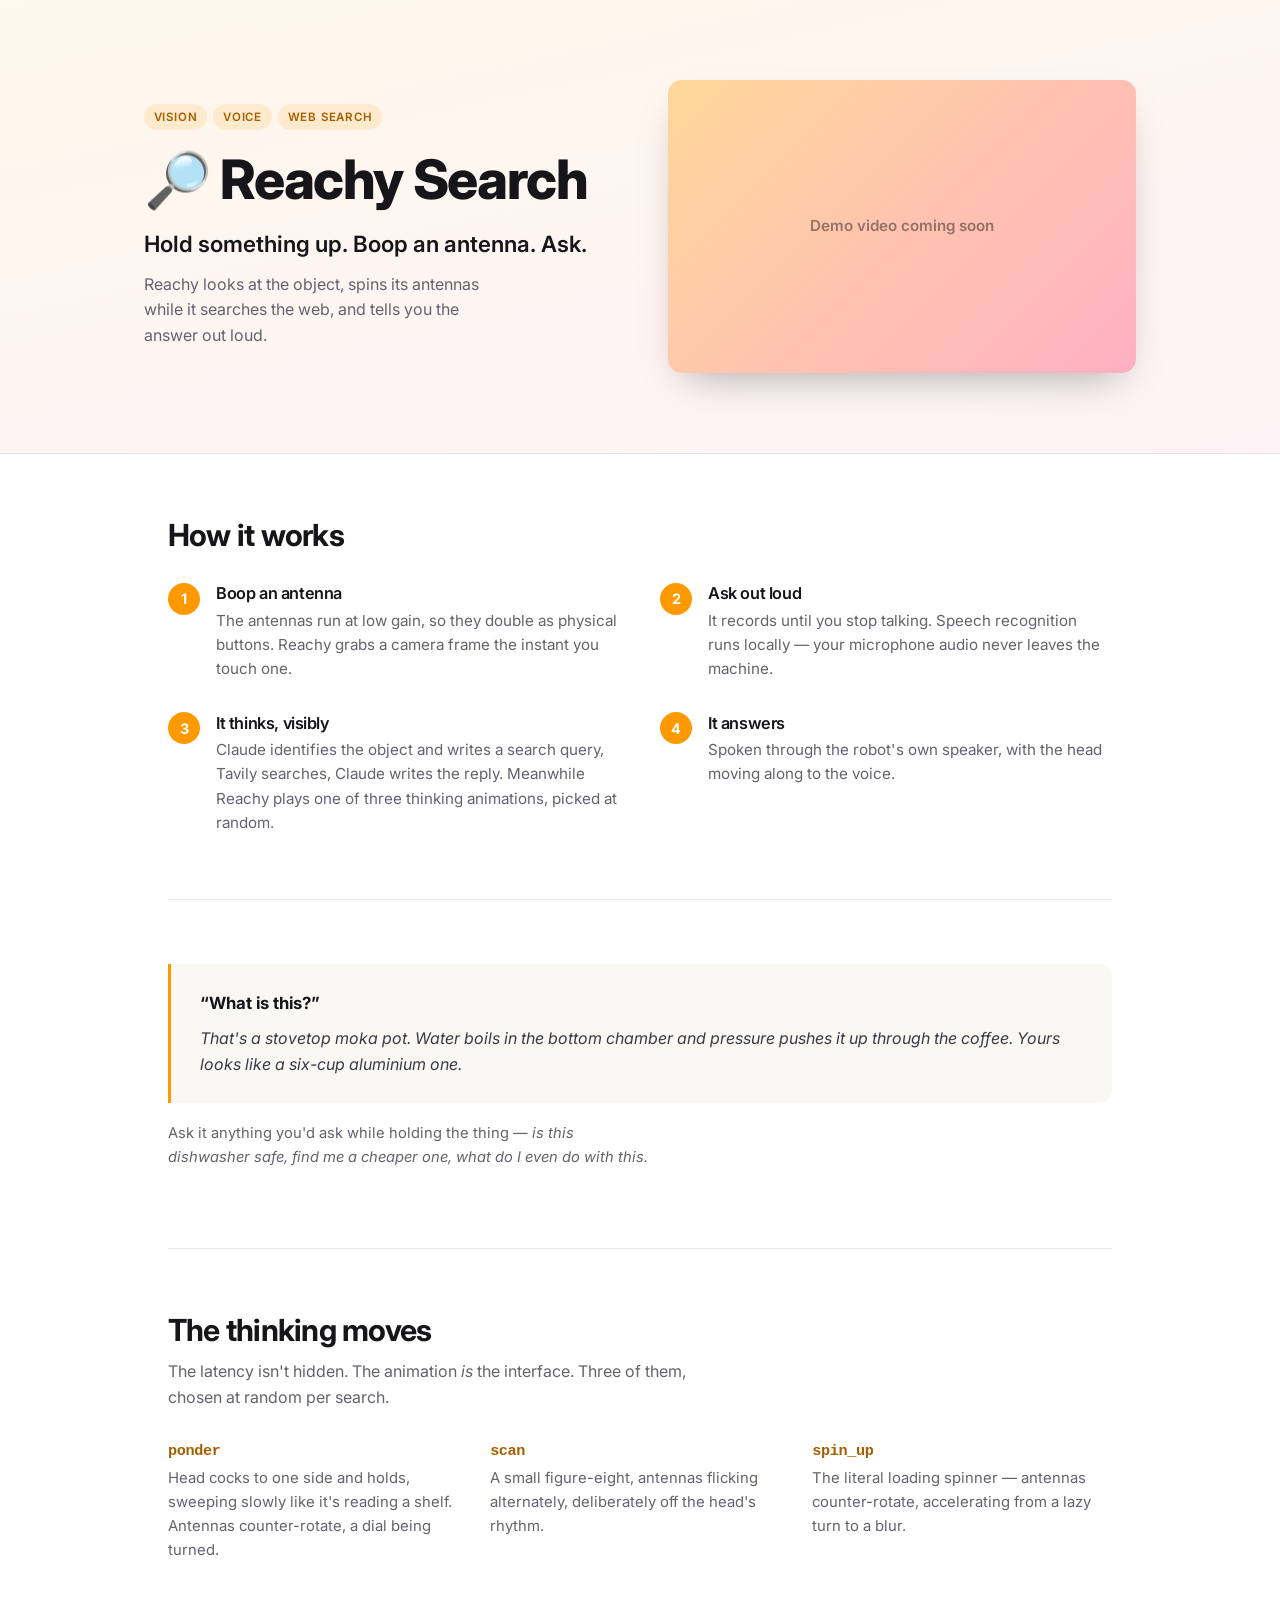
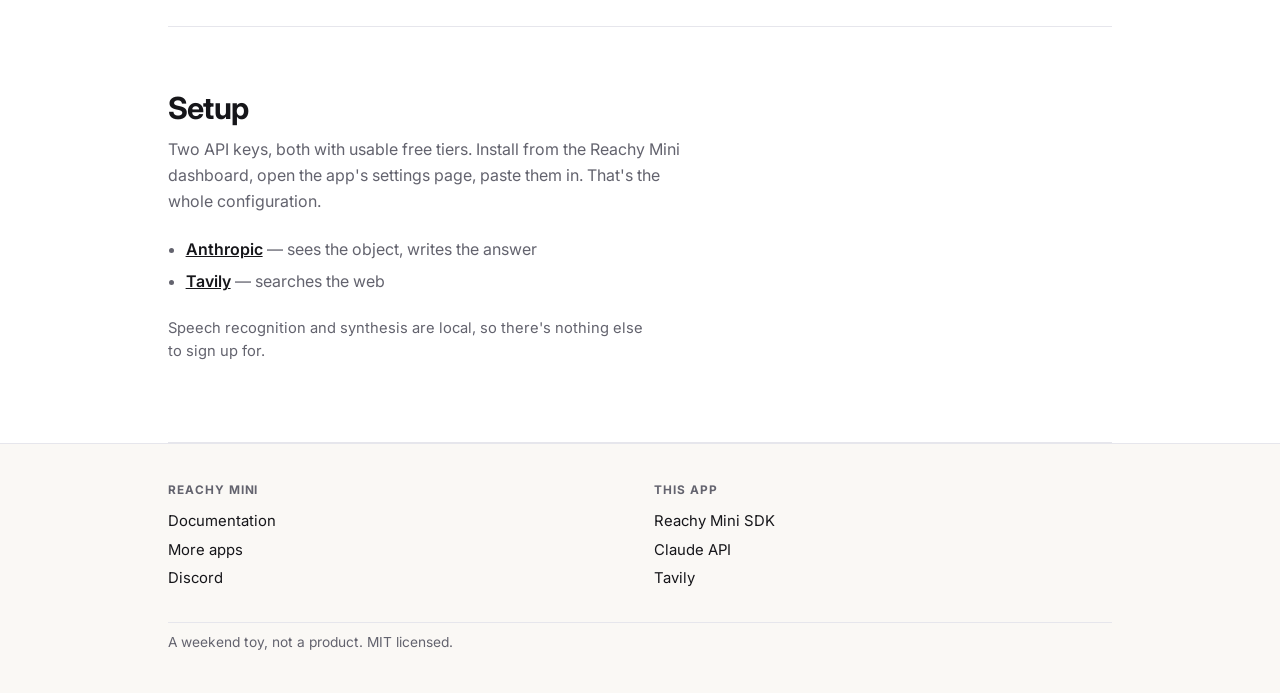
==== index.html @ 72d7a576 "Reachy Search: voice + vision web search for Reachy Mini Say 'hey Reachy', hold something up, ask. A" ====
<!doctype html>
<html lang="en">
  <head>
    <meta charset="utf-8" />
    <meta name="viewport" content="width=device-width, initial-scale=1" />
    <title>Reachy Search</title>
    <link rel="preconnect" href="https://fonts.googleapis.com" />
    <link rel="preconnect" href="https://fonts.gstatic.com" crossorigin />
    <link href="https://fonts.googleapis.com/css2?family=Inter:wght@400;500;600;800&display=swap" rel="stylesheet" />
    <link rel="stylesheet" href="style.css" />
  </head>
  <body>
    <header class="hero">
      <div class="hero__inner">
        <div class="hero__copy">
          <p class="tags"><span>vision</span><span>voice</span><span>web search</span></p>
          <h1>🔎 Reachy&nbsp;Search</h1>
          <p class="tagline">
            Hold something up. Boop an antenna. Ask.
          </p>
          <p class="sub">
            Reachy looks at the object, spins its antennas while it searches the
            web, and tells you the answer out loud.
          </p>
        </div>

        <figure class="media">
          <span class="media__fallback">Demo video coming soon</span>
          <video autoplay loop muted playsinline>
            <source src="reachy_search/assets/demo.mp4" type="video/mp4" />
          </video>
        </figure>
      </div>
    </header>

    <main>
      <section class="panel">
        <h2>How it works</h2>
        <ol class="steps">
          <li>
            <h3>Boop an antenna</h3>
            <p>
              The antennas run at low gain, so they double as physical buttons.
              Reachy grabs a camera frame the instant you touch one.
            </p>
          </li>
          <li>
            <h3>Ask out loud</h3>
            <p>
              It records until you stop talking. Speech recognition runs locally
              — your microphone audio never leaves the machine.
            </p>
          </li>
          <li>
            <h3>It thinks, visibly</h3>
            <p>
              Claude identifies the object and writes a search query, Tavily
              searches, Claude writes the reply. Meanwhile Reachy plays one of
              three thinking animations, picked at random.
            </p>
          </li>
          <li>
            <h3>It answers</h3>
            <p>
              Spoken through the robot's own speaker, with the head moving along
              to the voice.
            </p>
          </li>
        </ol>
      </section>

      <section class="panel panel--quote">
        <blockquote>
          <p class="ask">“What is this?”</p>
          <p class="reply">
            That's a stovetop moka pot. Water boils in the bottom chamber and
            pressure pushes it up through the coffee. Yours looks like a
            six-cup aluminium one.
          </p>
        </blockquote>
        <p class="note">
          Ask it anything you'd ask while holding the thing — <em>is this
          dishwasher safe, find me a cheaper one, what do I even do with this.</em>
        </p>
      </section>

      <section class="panel">
        <h2>The thinking moves</h2>
        <p class="lede">
          The latency isn't hidden. The animation <em>is</em> the interface.
          Three of them, chosen at random per search.
        </p>
        <div class="moves">
          <div>
            <h3>ponder</h3>
            <p>Head cocks to one side and holds, sweeping slowly like it's reading a shelf. Antennas counter-rotate, a dial being turned.</p>
          </div>
          <div>
            <h3>scan</h3>
            <p>A small figure-eight, antennas flicking alternately, deliberately off the head's rhythm.</p>
          </div>
          <div>
            <h3>spin_up</h3>
            <p>The literal loading spinner — antennas counter-rotate, accelerating from a lazy turn to a blur.</p>
          </div>
        </div>
      </section>

      <section class="panel">
        <h2>Setup</h2>
        <p class="lede">
          Two API keys, both with usable free tiers. Install from the Reachy Mini
          dashboard, open the app's settings page, paste them in. That's the
          whole configuration.
        </p>
        <ul class="keys">
          <li><a href="https://console.anthropic.com/settings/keys">Anthropic</a> — sees the object, writes the answer</li>
          <li><a href="https://app.tavily.com/home">Tavily</a> — searches the web</li>
        </ul>
        <p class="note">
          Speech recognition and synthesis are local, so there's nothing else to
          sign up for.
        </p>
      </section>
    </main>

    <footer>
      <div class="footer__inner">
        <div>
          <h4>Reachy Mini</h4>
          <a href="https://huggingface.co/docs/reachy_mini">Documentation</a>
          <a href="https://huggingface.co/spaces?q=reachy_mini">More apps</a>
          <a href="https://discord.gg/Y7FgMqHsub">Discord</a>
        </div>
        <div>
          <h4>This app</h4>
          <a href="https://github.com/pollen-robotics/reachy_mini">Reachy Mini SDK</a>
          <a href="https://docs.anthropic.com">Claude API</a>
          <a href="https://tavily.com">Tavily</a>
        </div>
        <p class="colophon">A weekend toy, not a product. MIT licensed.</p>
      </div>
    </footer>
  </body>
</html>
---- style.css ----
:root {
  --orange: #ff9900;
  --ink: #16161a;
  --muted: #63636e;
  --line: #e6e6ec;
  --bg: #ffffff;
  --soft: #faf8f5;
  --radius: 14px;
}

* { box-sizing: border-box; }

body {
  margin: 0;
  background: var(--bg);
  color: var(--ink);
  font-family: Inter, -apple-system, BlinkMacSystemFont, "Segoe UI", sans-serif;
  line-height: 1.6;
  -webkit-font-smoothing: antialiased;
}

h1, h2, h3, h4 { letter-spacing: -0.025em; line-height: 1.15; margin: 0; }
a { color: inherit; }

/* ---------- hero ---------- */

.hero {
  background: linear-gradient(168deg, #fff8ec 0%, #fdf3f6 100%);
  border-bottom: 1px solid var(--line);
  padding: clamp(2.5rem, 7vw, 5rem) 1.5rem;
}

.hero__inner {
  max-width: 62rem;
  margin: 0 auto;
  display: grid;
  grid-template-columns: 1fr;
  gap: clamp(2rem, 5vw, 3.5rem);
  align-items: center;
}

@media (min-width: 820px) {
  .hero__inner { grid-template-columns: 1fr 1fr; }
}

.tags { display: flex; flex-wrap: wrap; gap: 0.4rem; margin: 0 0 1.1rem; }
.tags span {
  font-size: 0.72rem;
  font-weight: 600;
  text-transform: uppercase;
  letter-spacing: 0.07em;
  padding: 0.25rem 0.6rem;
  border-radius: 999px;
  background: rgba(255, 153, 0, 0.14);
  color: #a55f00;
}

h1 { font-size: clamp(2.4rem, 7vw, 3.4rem); font-weight: 800; }

.tagline {
  font-size: clamp(1.15rem, 2.6vw, 1.4rem);
  font-weight: 600;
  margin: 1rem 0 0.6rem;
}

.sub { color: var(--muted); margin: 0; max-width: 34ch; }

.media {
  position: relative;
  margin: 0;
  aspect-ratio: 16 / 10;
  border-radius: var(--radius);
  overflow: hidden;
  background: linear-gradient(135deg, #ffd79a, #ffb0c4);
  box-shadow: 0 18px 40px -18px rgba(0, 0, 0, 0.35);
  display: grid;
  place-items: center;
}

.media__fallback {
  font-weight: 600;
  color: rgba(0, 0, 0, 0.42);
  font-size: 0.95rem;
}

.media video {
  position: absolute;
  inset: 0;
  width: 100%;
  height: 100%;
  object-fit: cover;
}

/* ---------- content ---------- */

main { max-width: 62rem; margin: 0 auto; padding: 0 1.5rem; }

.panel { padding: clamp(2.5rem, 6vw, 4rem) 0; border-bottom: 1px solid var(--line); }
.panel h2 { font-size: clamp(1.5rem, 3.4vw, 1.9rem); font-weight: 700; }
.lede { color: var(--muted); max-width: 52ch; margin: 0.7rem 0 0; }
.note { color: var(--muted); font-size: 0.92rem; max-width: 54ch; }

.steps {
  list-style: none;
  counter-reset: step;
  padding: 0;
  margin: 2rem 0 0;
  display: grid;
  gap: 1.6rem;
}

@media (min-width: 720px) {
  .steps { grid-template-columns: 1fr 1fr; gap: 2rem 2.5rem; }
}

.steps li { counter-increment: step; padding-left: 3rem; position: relative; }
.steps li::before {
  content: counter(step);
  position: absolute;
  left: 0;
  top: -0.1rem;
  width: 2rem;
  height: 2rem;
  border-radius: 50%;
  background: var(--orange);
  color: #fff;
  font-weight: 700;
  font-size: 0.9rem;
  display: grid;
  place-items: center;
}
.steps h3 { font-size: 1.02rem; font-weight: 600; }
.steps p { color: var(--muted); margin: 0.35rem 0 0; font-size: 0.95rem; }

.panel--quote blockquote {
  margin: 0;
  padding: 1.6rem 1.8rem;
  background: var(--soft);
  border-left: 3px solid var(--orange);
  border-radius: 0 var(--radius) var(--radius) 0;
}
.ask { font-weight: 700; margin: 0 0 0.6rem; font-size: 1.05rem; }
.reply { margin: 0; color: #3a3a44; font-style: italic; }
.panel--quote .note { margin-top: 1.2rem; }

.moves { display: grid; gap: 1.4rem; margin-top: 2rem; }
@media (min-width: 720px) { .moves { grid-template-columns: repeat(3, 1fr); } }
.moves h3 {
  font-family: ui-monospace, SFMono-Regular, Menlo, monospace;
  font-size: 0.95rem;
  color: #a55f00;
}
.moves p { color: var(--muted); font-size: 0.93rem; margin: 0.45rem 0 0; }

.keys { padding-left: 1.1rem; margin: 1.4rem 0; }
.keys li { margin-bottom: 0.4rem; color: var(--muted); }
.keys a { color: var(--ink); font-weight: 600; }

/* ---------- footer ---------- */

footer { background: var(--soft); border-top: 1px solid var(--line); }
.footer__inner {
  max-width: 62rem;
  margin: 0 auto;
  padding: 2.5rem 1.5rem;
  display: grid;
  gap: 1.8rem;
}
@media (min-width: 640px) {
  .footer__inner { grid-template-columns: 1fr 1fr; }
  .colophon { grid-column: 1 / -1; }
}
footer h4 {
  font-size: 0.74rem;
  text-transform: uppercase;
  letter-spacing: 0.08em;
  color: var(--muted);
  margin-bottom: 0.6rem;
}
footer a { display: block; text-decoration: none; font-size: 0.93rem; padding: 0.15rem 0; }
footer a:hover { color: var(--orange); }
.colophon { color: var(--muted); font-size: 0.86rem; margin: 0; padding-top: 0.5rem; border-top: 1px solid var(--line); }
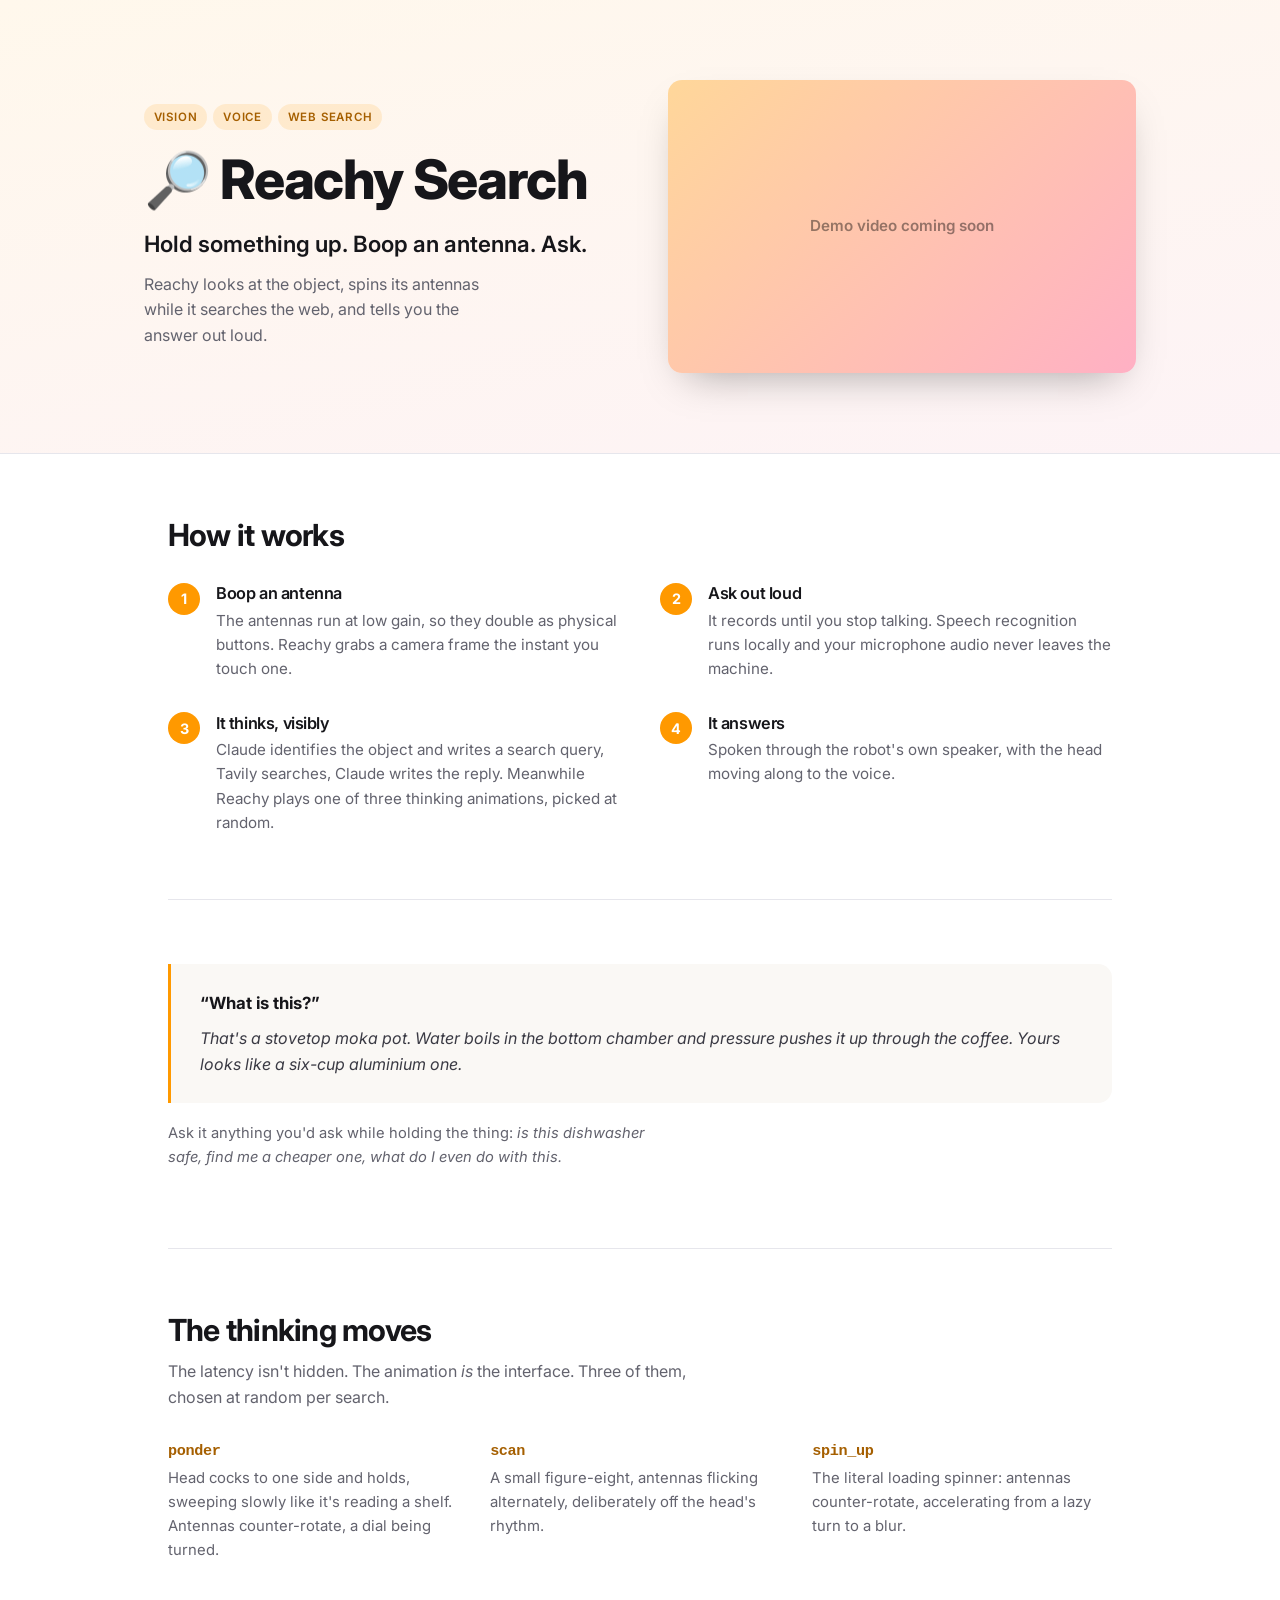
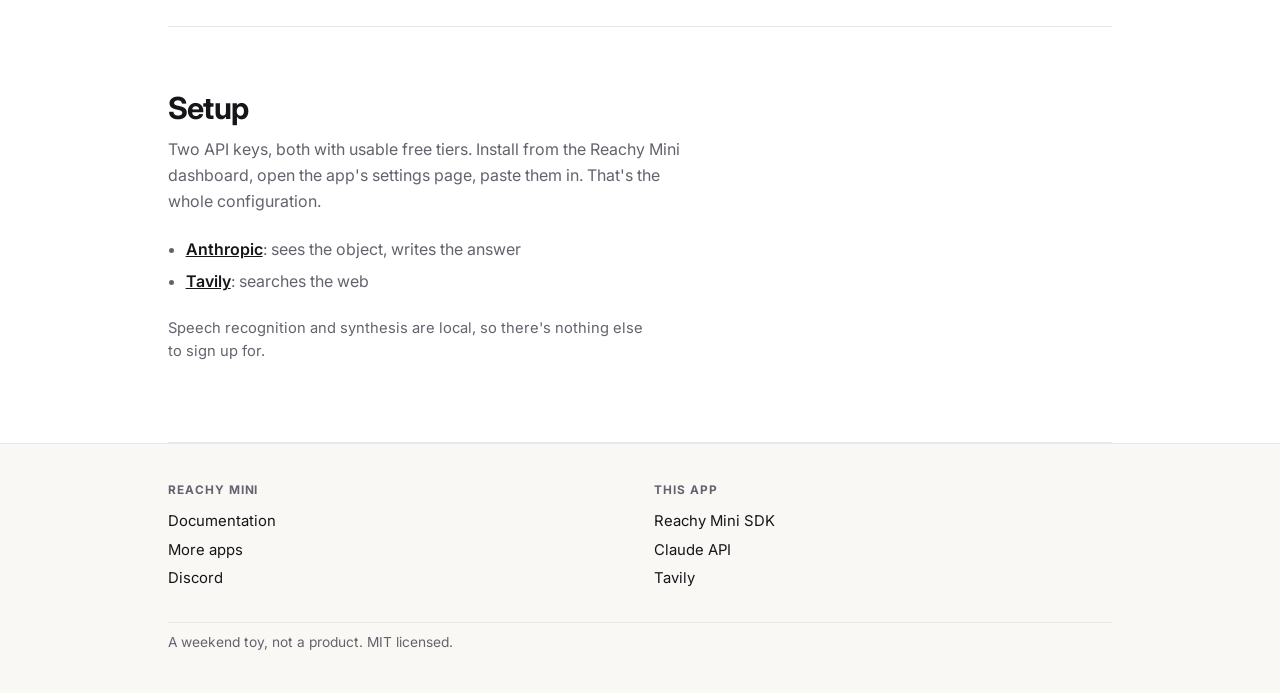
==== commit 5293b890: "Remove em dashes from README, landing page and settings page" ====
--- a/index.html
+++ b/index.html
@@ -48,7 +48,7 @@
             <h3>Ask out loud</h3>
             <p>
               It records until you stop talking. Speech recognition runs locally
-              — your microphone audio never leaves the machine.
+              and your microphone audio never leaves the machine.
             </p>
           </li>
           <li>
@@ -79,7 +79,7 @@
           </p>
         </blockquote>
         <p class="note">
-          Ask it anything you'd ask while holding the thing — <em>is this
+          Ask it anything you'd ask while holding the thing: <em>is this
           dishwasher safe, find me a cheaper one, what do I even do with this.</em>
         </p>
       </section>
@@ -101,7 +101,7 @@
           </div>
           <div>
             <h3>spin_up</h3>
-            <p>The literal loading spinner — antennas counter-rotate, accelerating from a lazy turn to a blur.</p>
+            <p>The literal loading spinner: antennas counter-rotate, accelerating from a lazy turn to a blur.</p>
           </div>
         </div>
       </section>
@@ -114,8 +114,8 @@
           whole configuration.
         </p>
         <ul class="keys">
-          <li><a href="https://console.anthropic.com/settings/keys">Anthropic</a> — sees the object, writes the answer</li>
-          <li><a href="https://app.tavily.com/home">Tavily</a> — searches the web</li>
+          <li><a href="https://console.anthropic.com/settings/keys">Anthropic</a>: sees the object, writes the answer</li>
+          <li><a href="https://app.tavily.com/home">Tavily</a>: searches the web</li>
         </ul>
         <p class="note">
           Speech recognition and synthesis are local, so there's nothing else to
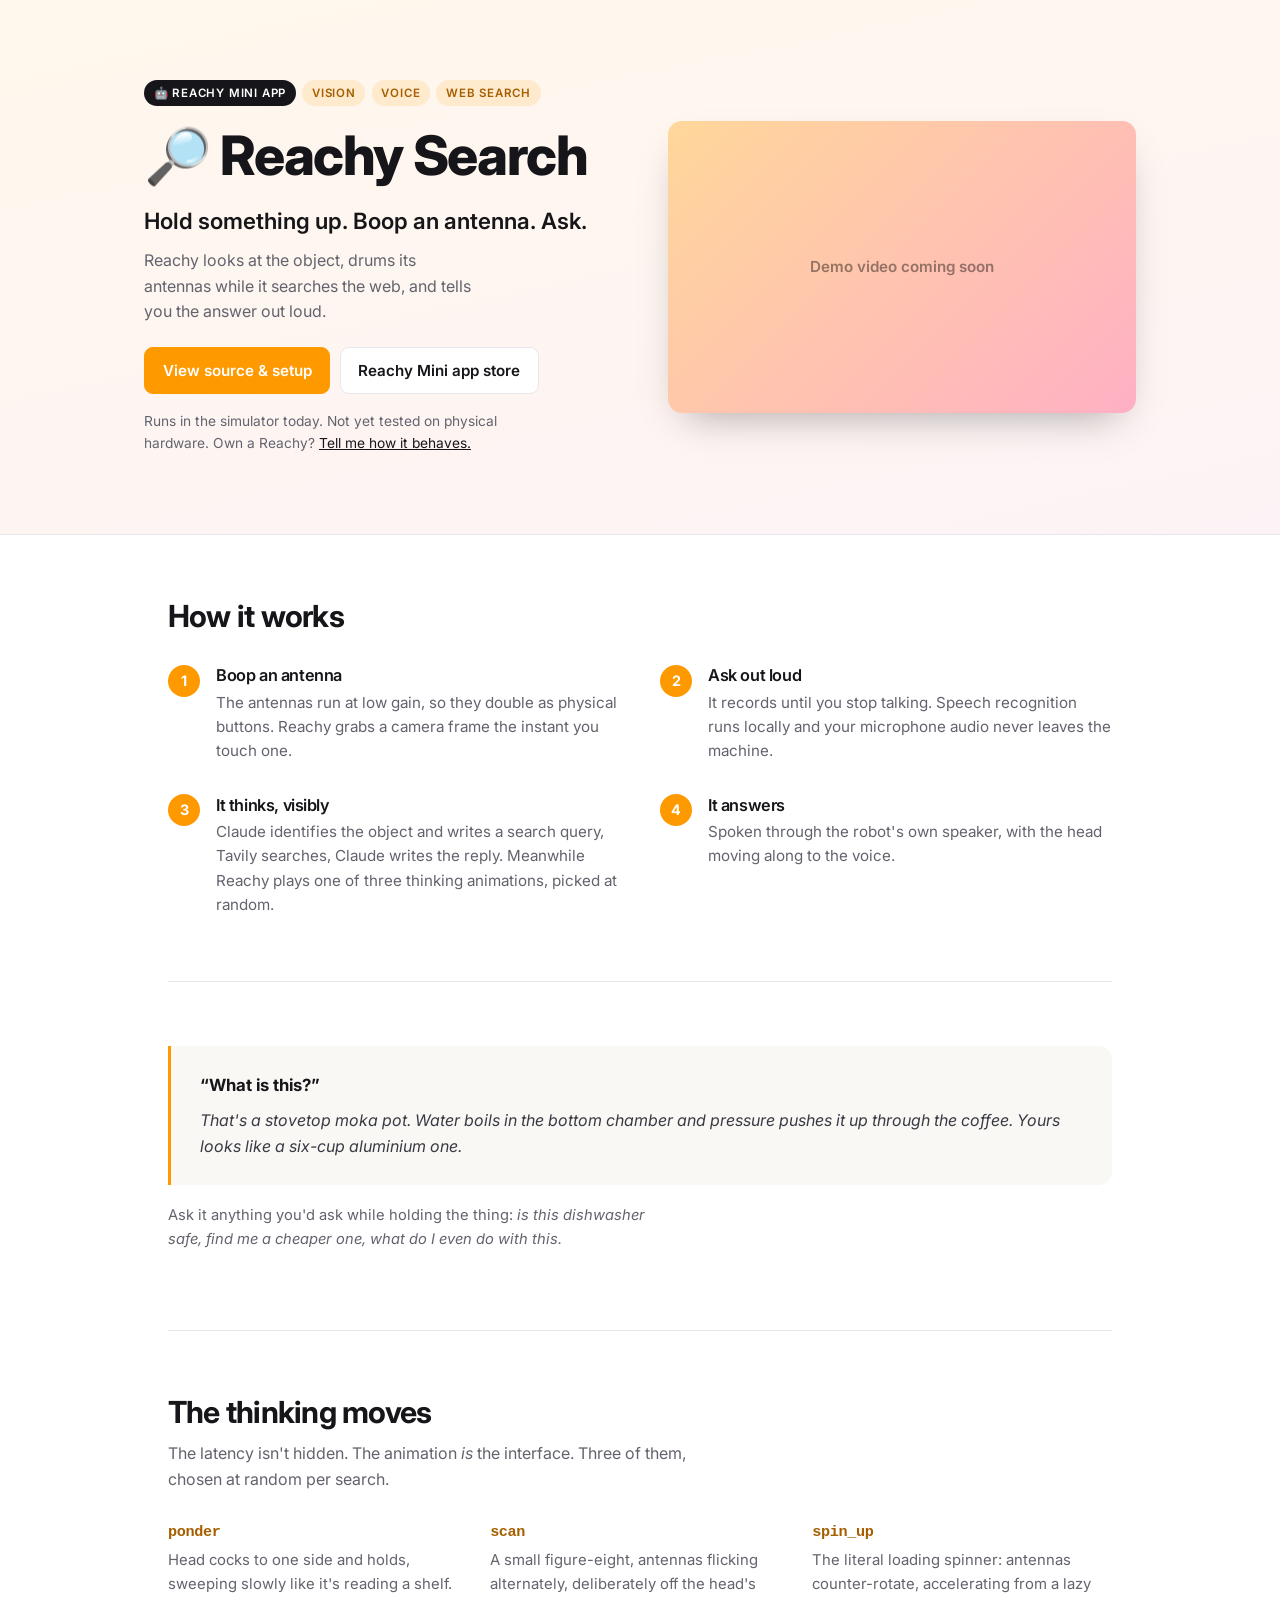
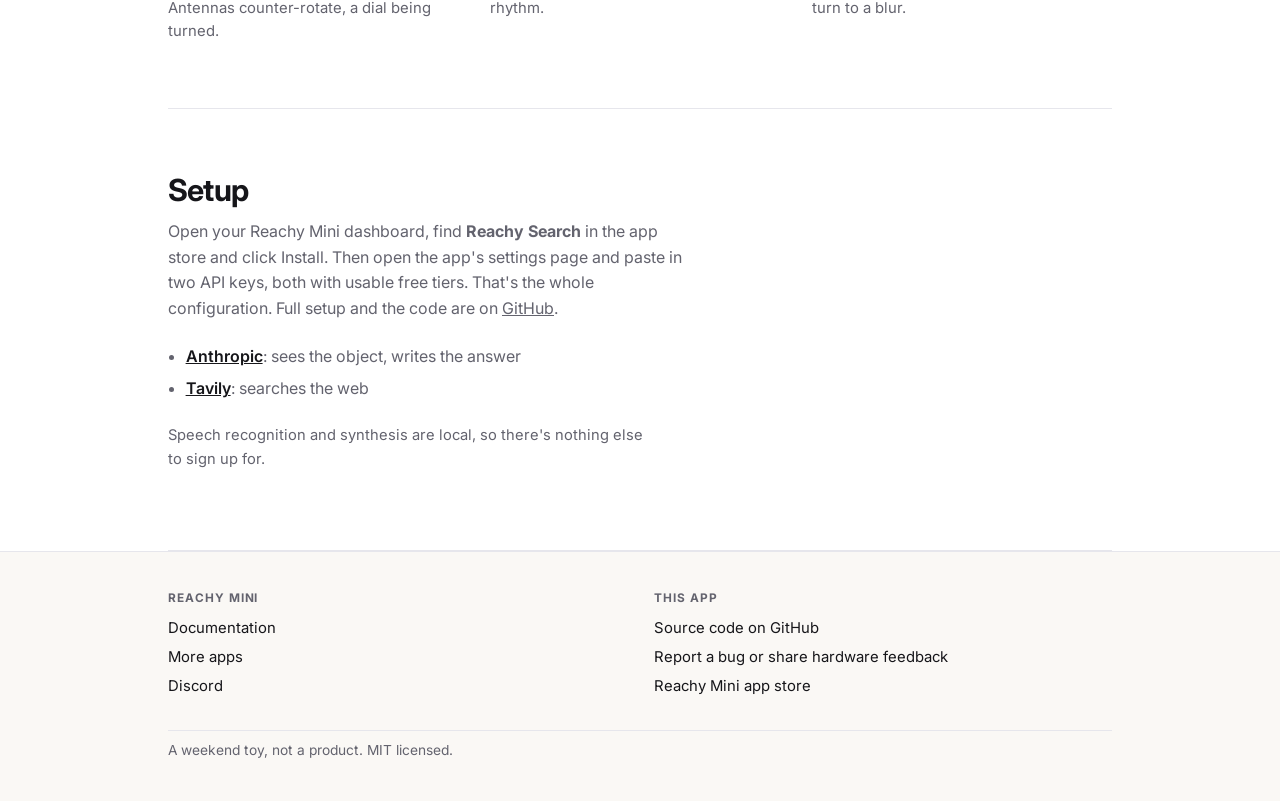
==== commit bbd317a6: "Landing page: Reachy Mini badge, source and store links, install steps" ====
--- a/index.html
+++ b/index.html
@@ -3,7 +3,7 @@
   <head>
     <meta charset="utf-8" />
     <meta name="viewport" content="width=device-width, initial-scale=1" />
-    <title>Reachy Search</title>
+    <title>Reachy Search · Reachy Mini app</title>
     <link rel="preconnect" href="https://fonts.googleapis.com" />
     <link rel="preconnect" href="https://fonts.gstatic.com" crossorigin />
     <link href="https://fonts.googleapis.com/css2?family=Inter:wght@400;500;600;800&display=swap" rel="stylesheet" />
@@ -13,15 +13,20 @@
     <header class="hero">
       <div class="hero__inner">
         <div class="hero__copy">
-          <p class="tags"><span>vision</span><span>voice</span><span>web search</span></p>
+          <p class="tags"><span class="tag--robot">🤖 Reachy Mini app</span><span>vision</span><span>voice</span><span>web search</span></p>
           <h1>🔎 Reachy&nbsp;Search</h1>
           <p class="tagline">
             Hold something up. Boop an antenna. Ask.
           </p>
           <p class="sub">
-            Reachy looks at the object, spins its antennas while it searches the
+            Reachy looks at the object, drums its antennas while it searches the
             web, and tells you the answer out loud.
           </p>
+          <p class="cta">
+            <a class="btn btn--primary" href="https://github.com/chelouche9/reachy-search">View source &amp; setup</a>
+            <a class="btn" href="https://huggingface.co/spaces/pollen-robotics/Reachy_Mini_Apps">Reachy Mini app store</a>
+          </p>
+          <p class="status">Runs in the simulator today. Not yet tested on physical hardware. Own a Reachy? <a href="https://github.com/chelouche9/reachy-search/issues">Tell me how it behaves.</a></p>
         </div>
 
         <figure class="media">
@@ -109,9 +114,11 @@
       <section class="panel">
         <h2>Setup</h2>
         <p class="lede">
-          Two API keys, both with usable free tiers. Install from the Reachy Mini
-          dashboard, open the app's settings page, paste them in. That's the
-          whole configuration.
+          Open your Reachy Mini dashboard, find <strong>Reachy Search</strong> in
+          the app store and click Install. Then open the app's settings page and
+          paste in two API keys, both with usable free tiers. That's the whole
+          configuration. Full setup and the code are on
+          <a href="https://github.com/chelouche9/reachy-search">GitHub</a>.
         </p>
         <ul class="keys">
           <li><a href="https://console.anthropic.com/settings/keys">Anthropic</a>: sees the object, writes the answer</li>
@@ -134,9 +141,9 @@
         </div>
         <div>
           <h4>This app</h4>
-          <a href="https://github.com/pollen-robotics/reachy_mini">Reachy Mini SDK</a>
-          <a href="https://docs.anthropic.com">Claude API</a>
-          <a href="https://tavily.com">Tavily</a>
+          <a href="https://github.com/chelouche9/reachy-search">Source code on GitHub</a>
+          <a href="https://github.com/chelouche9/reachy-search/issues">Report a bug or share hardware feedback</a>
+          <a href="https://huggingface.co/spaces/pollen-robotics/Reachy_Mini_Apps">Reachy Mini app store</a>
         </div>
         <p class="colophon">A weekend toy, not a product. MIT licensed.</p>
       </div>
--- a/style.css
+++ b/style.css
@@ -180,3 +180,24 @@
 footer a { display: block; text-decoration: none; font-size: 0.93rem; padding: 0.15rem 0; }
 footer a:hover { color: var(--orange); }
 .colophon { color: var(--muted); font-size: 0.86rem; margin: 0; padding-top: 0.5rem; border-top: 1px solid var(--line); }
+
+.tag--robot { background: var(--ink) !important; color: #fff !important; }
+
+.cta { display: flex; flex-wrap: wrap; gap: 0.6rem; margin: 1.4rem 0 0; }
+.btn {
+  display: inline-block;
+  padding: 0.65rem 1.1rem;
+  border-radius: 0.55rem;
+  border: 1px solid var(--line);
+  background: #fff;
+  color: var(--ink);
+  font-weight: 600;
+  font-size: 0.95rem;
+  text-decoration: none;
+}
+.btn:hover { border-color: var(--orange); }
+.btn--primary { background: var(--orange); border-color: var(--orange); color: #fff; }
+.btn--primary:hover { filter: brightness(0.94); }
+
+.status { margin: 1rem 0 0; font-size: 0.86rem; color: var(--muted); max-width: 40ch; }
+.status a { color: var(--ink); }
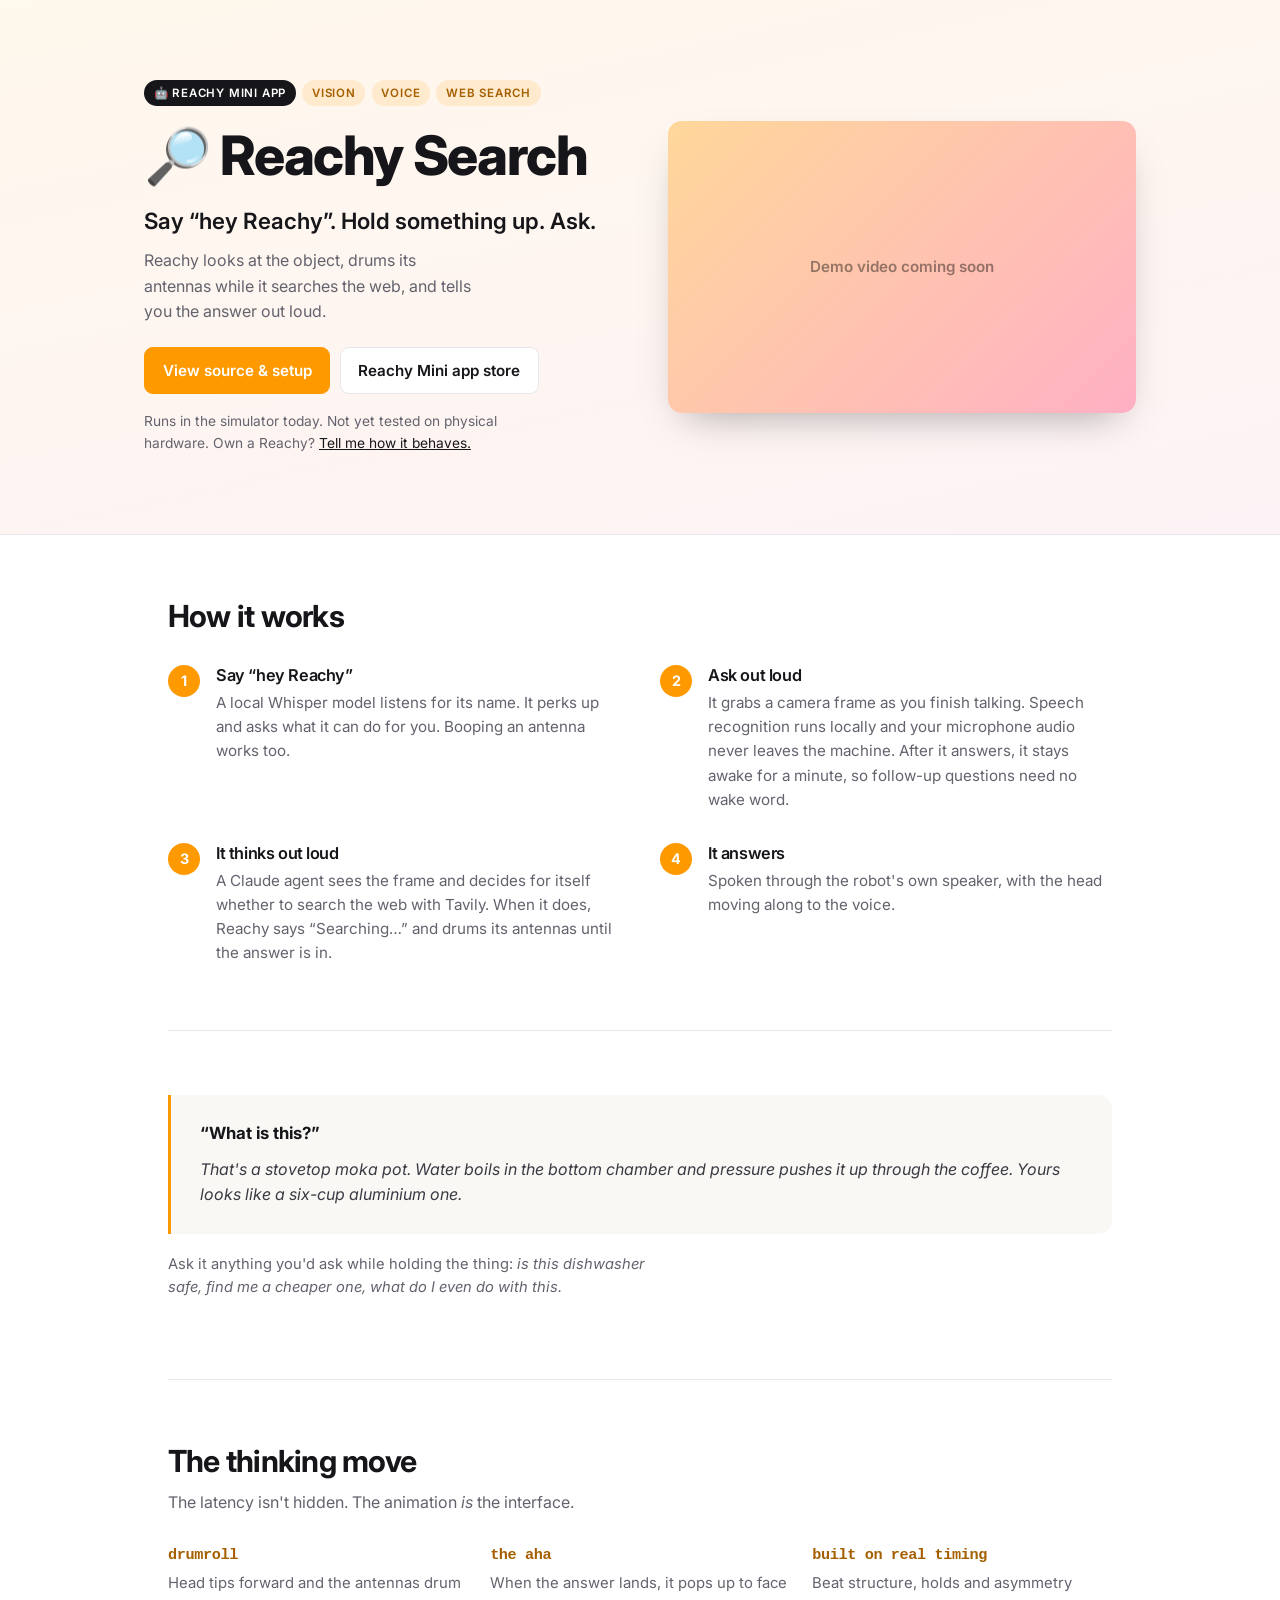
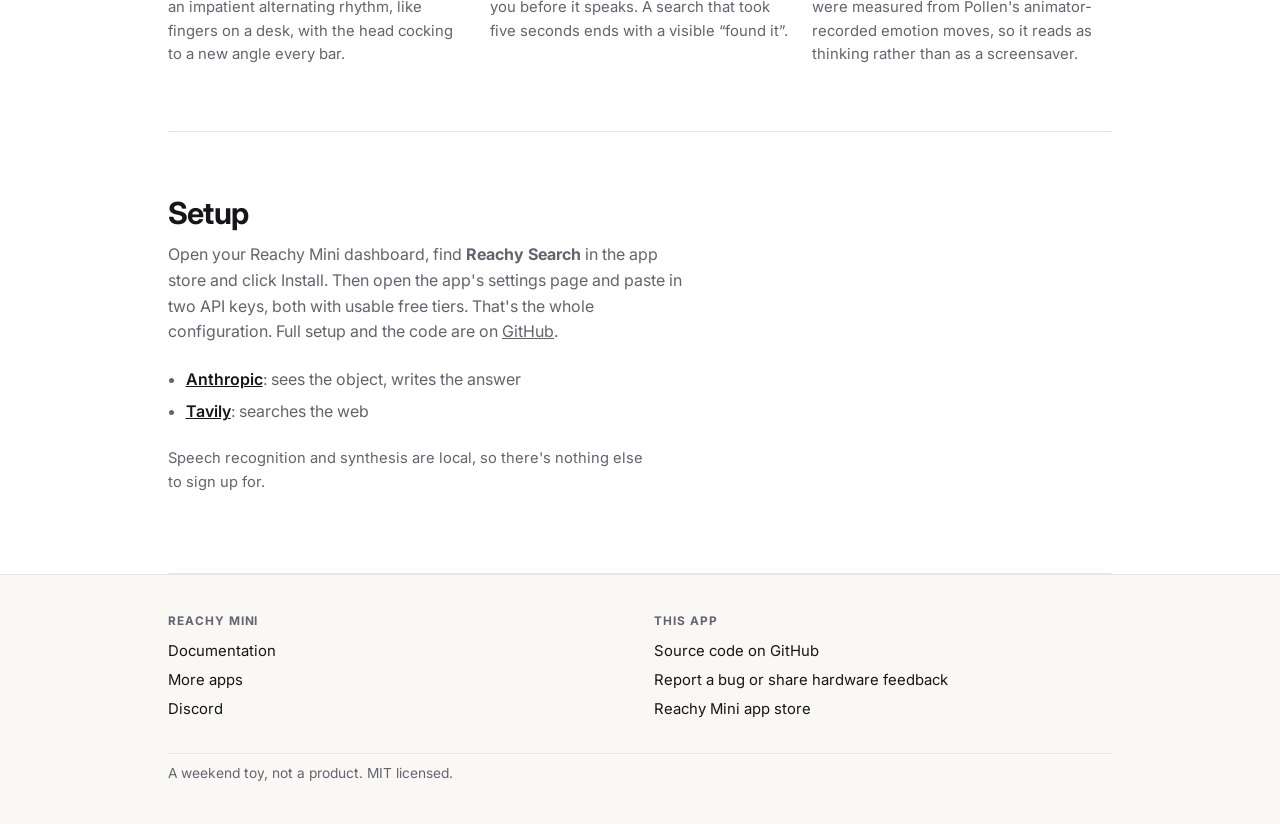
==== commit 94993d05: "Landing page copy: wake word flow, awake window, drumroll" ====
--- a/index.html
+++ b/index.html
@@ -16,7 +16,7 @@
           <p class="tags"><span class="tag--robot">🤖 Reachy Mini app</span><span>vision</span><span>voice</span><span>web search</span></p>
           <h1>🔎 Reachy&nbsp;Search</h1>
           <p class="tagline">
-            Hold something up. Boop an antenna. Ask.
+            Say “hey Reachy”. Hold something up. Ask.
           </p>
           <p class="sub">
             Reachy looks at the object, drums its antennas while it searches the
@@ -43,25 +43,27 @@
         <h2>How it works</h2>
         <ol class="steps">
           <li>
-            <h3>Boop an antenna</h3>
+            <h3>Say “hey Reachy”</h3>
             <p>
-              The antennas run at low gain, so they double as physical buttons.
-              Reachy grabs a camera frame the instant you touch one.
+              A local Whisper model listens for its name. It perks up and asks
+              what it can do for you. Booping an antenna works too.
             </p>
           </li>
           <li>
             <h3>Ask out loud</h3>
             <p>
-              It records until you stop talking. Speech recognition runs locally
-              and your microphone audio never leaves the machine.
+              It grabs a camera frame as you finish talking. Speech recognition
+              runs locally and your microphone audio never leaves the machine.
+              After it answers, it stays awake for a minute, so follow-up
+              questions need no wake word.
             </p>
           </li>
           <li>
-            <h3>It thinks, visibly</h3>
+            <h3>It thinks out loud</h3>
             <p>
-              Claude identifies the object and writes a search query, Tavily
-              searches, Claude writes the reply. Meanwhile Reachy plays one of
-              three thinking animations, picked at random.
+              A Claude agent sees the frame and decides for itself whether to
+              search the web with Tavily. When it does, Reachy says
+              “Searching…” and drums its antennas until the answer is in.
             </p>
           </li>
           <li>
@@ -90,23 +92,22 @@
       </section>
 
       <section class="panel">
-        <h2>The thinking moves</h2>
+        <h2>The thinking move</h2>
         <p class="lede">
           The latency isn't hidden. The animation <em>is</em> the interface.
-          Three of them, chosen at random per search.
         </p>
         <div class="moves">
           <div>
-            <h3>ponder</h3>
-            <p>Head cocks to one side and holds, sweeping slowly like it's reading a shelf. Antennas counter-rotate, a dial being turned.</p>
+            <h3>drumroll</h3>
+            <p>Head tips forward and the antennas drum an impatient alternating rhythm, like fingers on a desk, with the head cocking to a new angle every bar.</p>
           </div>
           <div>
-            <h3>scan</h3>
-            <p>A small figure-eight, antennas flicking alternately, deliberately off the head's rhythm.</p>
+            <h3>the aha</h3>
+            <p>When the answer lands, it pops up to face you before it speaks. A search that took five seconds ends with a visible “found it”.</p>
           </div>
           <div>
-            <h3>spin_up</h3>
-            <p>The literal loading spinner: antennas counter-rotate, accelerating from a lazy turn to a blur.</p>
+            <h3>built on real timing</h3>
+            <p>Beat structure, holds and asymmetry were measured from Pollen's animator-recorded emotion moves, so it reads as thinking rather than as a screensaver.</p>
           </div>
         </div>
       </section>
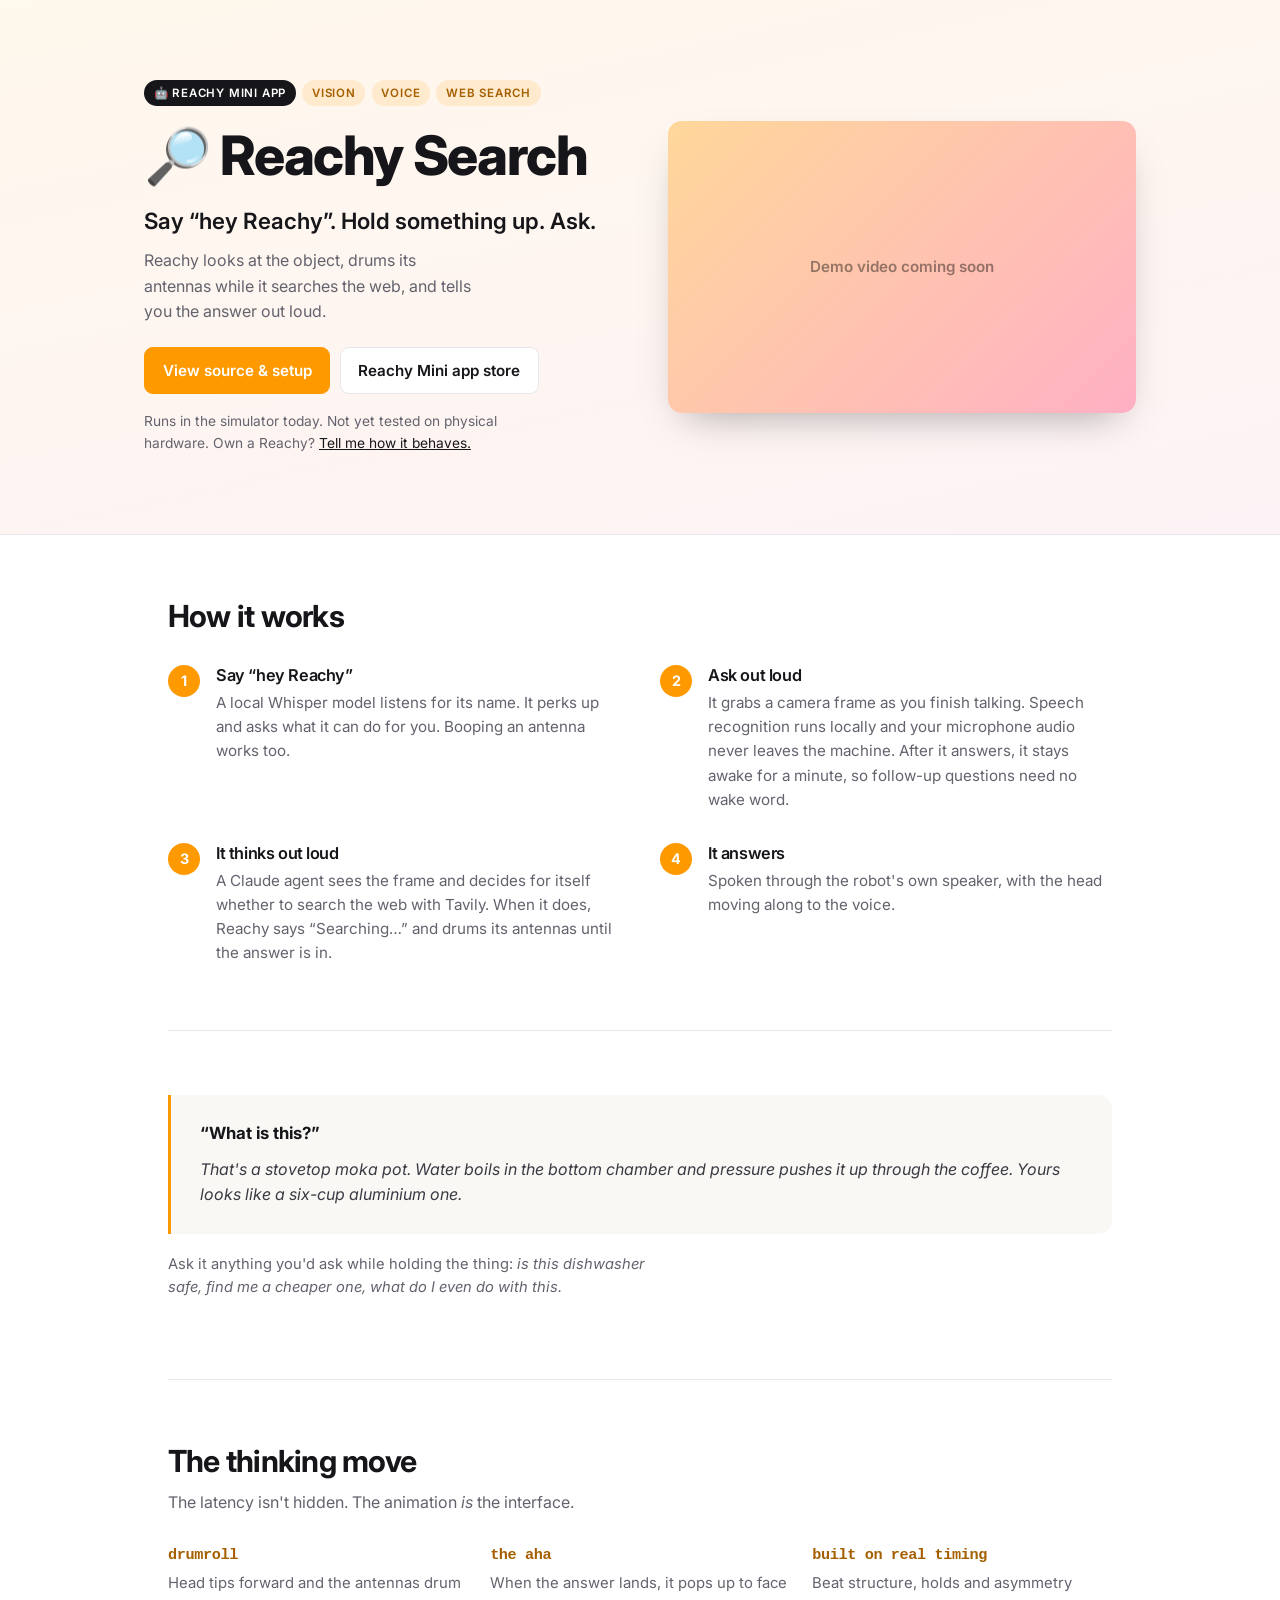
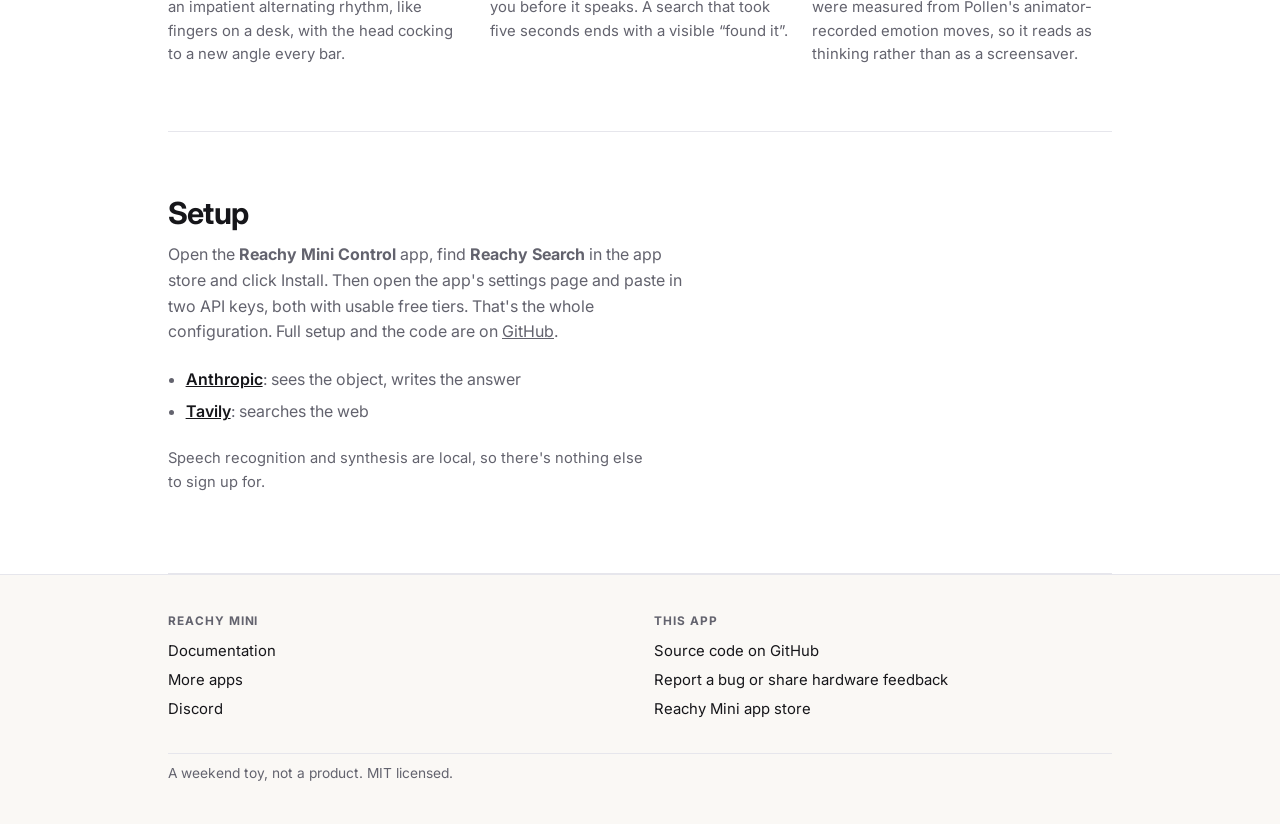
==== commit 24315006: "Install copy: the web dashboard is deprecated, name the Control app" ====
--- a/index.html
+++ b/index.html
@@ -24,7 +24,7 @@
           </p>
           <p class="cta">
             <a class="btn btn--primary" href="https://github.com/chelouche9/reachy-search">View source &amp; setup</a>
-            <a class="btn" href="https://huggingface.co/spaces/pollen-robotics/Reachy_Mini_Apps">Reachy Mini app store</a>
+            <a class="btn" href="https://huggingface.co/spaces?filter=reachy_mini_python_app">Reachy Mini app store</a>
           </p>
           <p class="status">Runs in the simulator today. Not yet tested on physical hardware. Own a Reachy? <a href="https://github.com/chelouche9/reachy-search/issues">Tell me how it behaves.</a></p>
         </div>
@@ -115,8 +115,9 @@
       <section class="panel">
         <h2>Setup</h2>
         <p class="lede">
-          Open your Reachy Mini dashboard, find <strong>Reachy Search</strong> in
-          the app store and click Install. Then open the app's settings page and
+          Open the <strong>Reachy Mini Control</strong> app, find
+          <strong>Reachy Search</strong> in the app store and click Install. Then
+          open the app's settings page and
           paste in two API keys, both with usable free tiers. That's the whole
           configuration. Full setup and the code are on
           <a href="https://github.com/chelouche9/reachy-search">GitHub</a>.
@@ -144,7 +145,7 @@
           <h4>This app</h4>
           <a href="https://github.com/chelouche9/reachy-search">Source code on GitHub</a>
           <a href="https://github.com/chelouche9/reachy-search/issues">Report a bug or share hardware feedback</a>
-          <a href="https://huggingface.co/spaces/pollen-robotics/Reachy_Mini_Apps">Reachy Mini app store</a>
+          <a href="https://huggingface.co/spaces?filter=reachy_mini_python_app">Reachy Mini app store</a>
         </div>
         <p class="colophon">A weekend toy, not a product. MIT licensed.</p>
       </div>
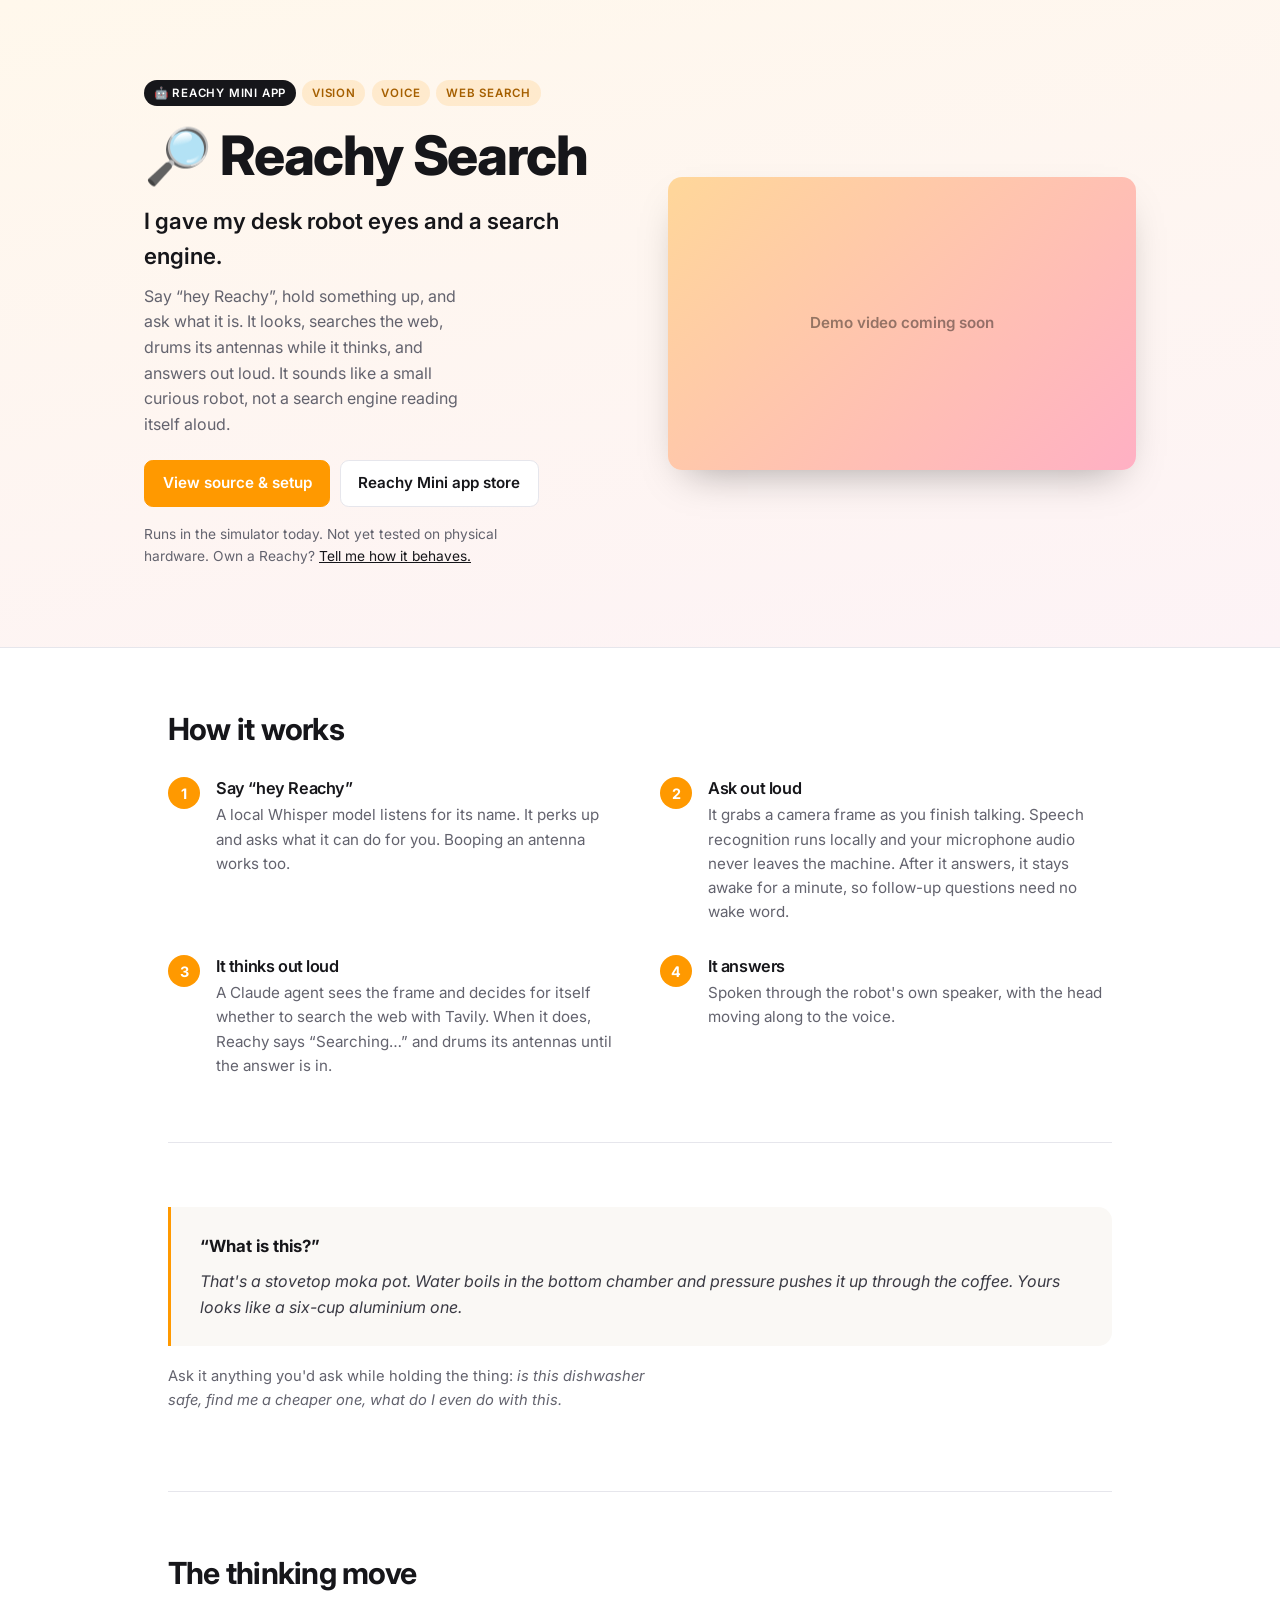
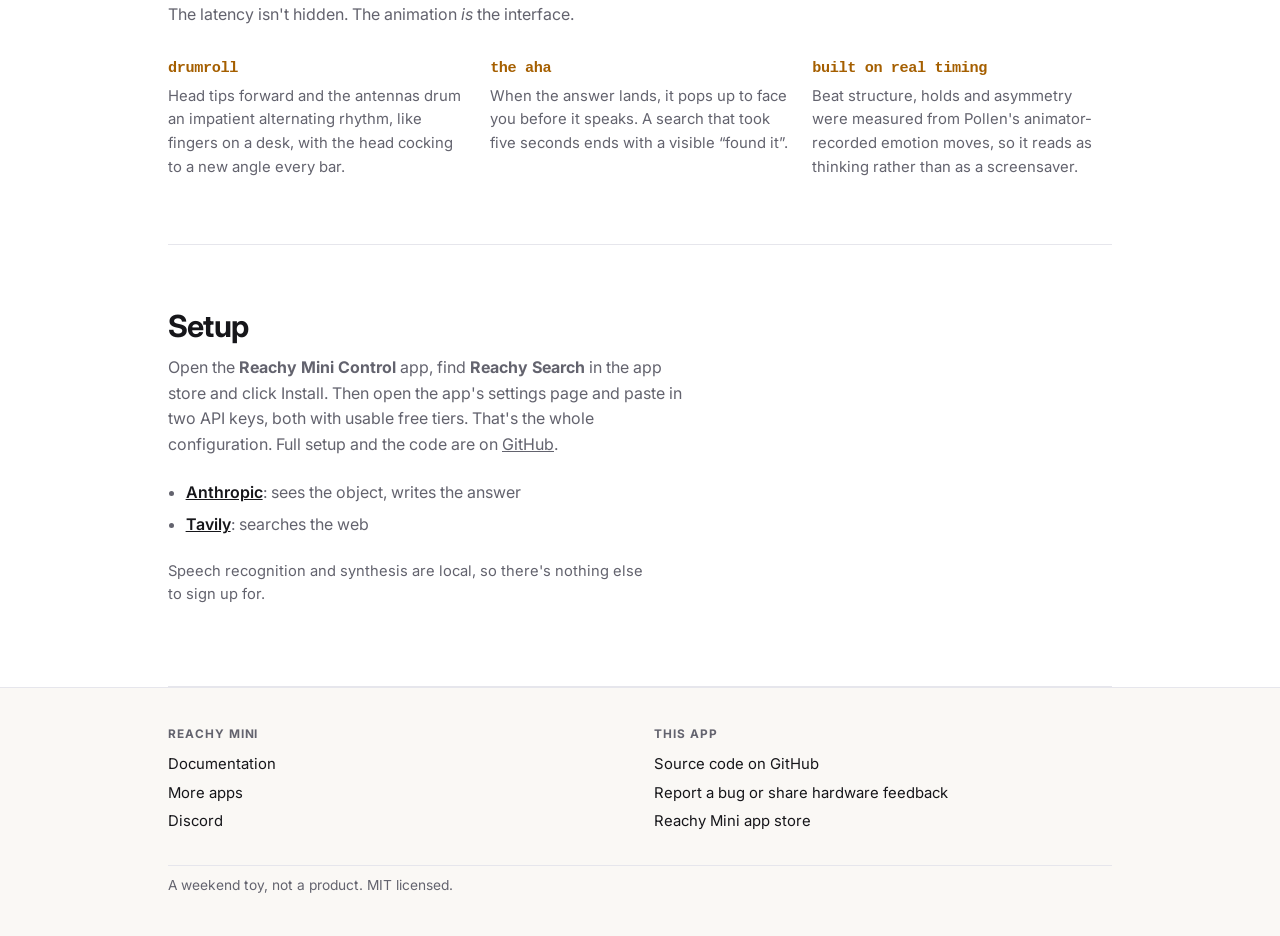
==== commit 2dd8ae89: "Position around the hook: eyes and a search engine" ====
--- a/index.html
+++ b/index.html
@@ -16,11 +16,13 @@
           <p class="tags"><span class="tag--robot">🤖 Reachy Mini app</span><span>vision</span><span>voice</span><span>web search</span></p>
           <h1>🔎 Reachy&nbsp;Search</h1>
           <p class="tagline">
-            Say “hey Reachy”. Hold something up. Ask.
+            I gave my desk robot eyes and a search engine.
           </p>
           <p class="sub">
-            Reachy looks at the object, drums its antennas while it searches the
-            web, and tells you the answer out loud.
+            Say “hey Reachy”, hold something up, and ask what it is. It looks,
+            searches the web, drums its antennas while it thinks, and answers
+            out loud. It sounds like a small curious robot, not a search
+            engine reading itself aloud.
           </p>
           <p class="cta">
             <a class="btn btn--primary" href="https://github.com/chelouche9/reachy-search">View source &amp; setup</a>
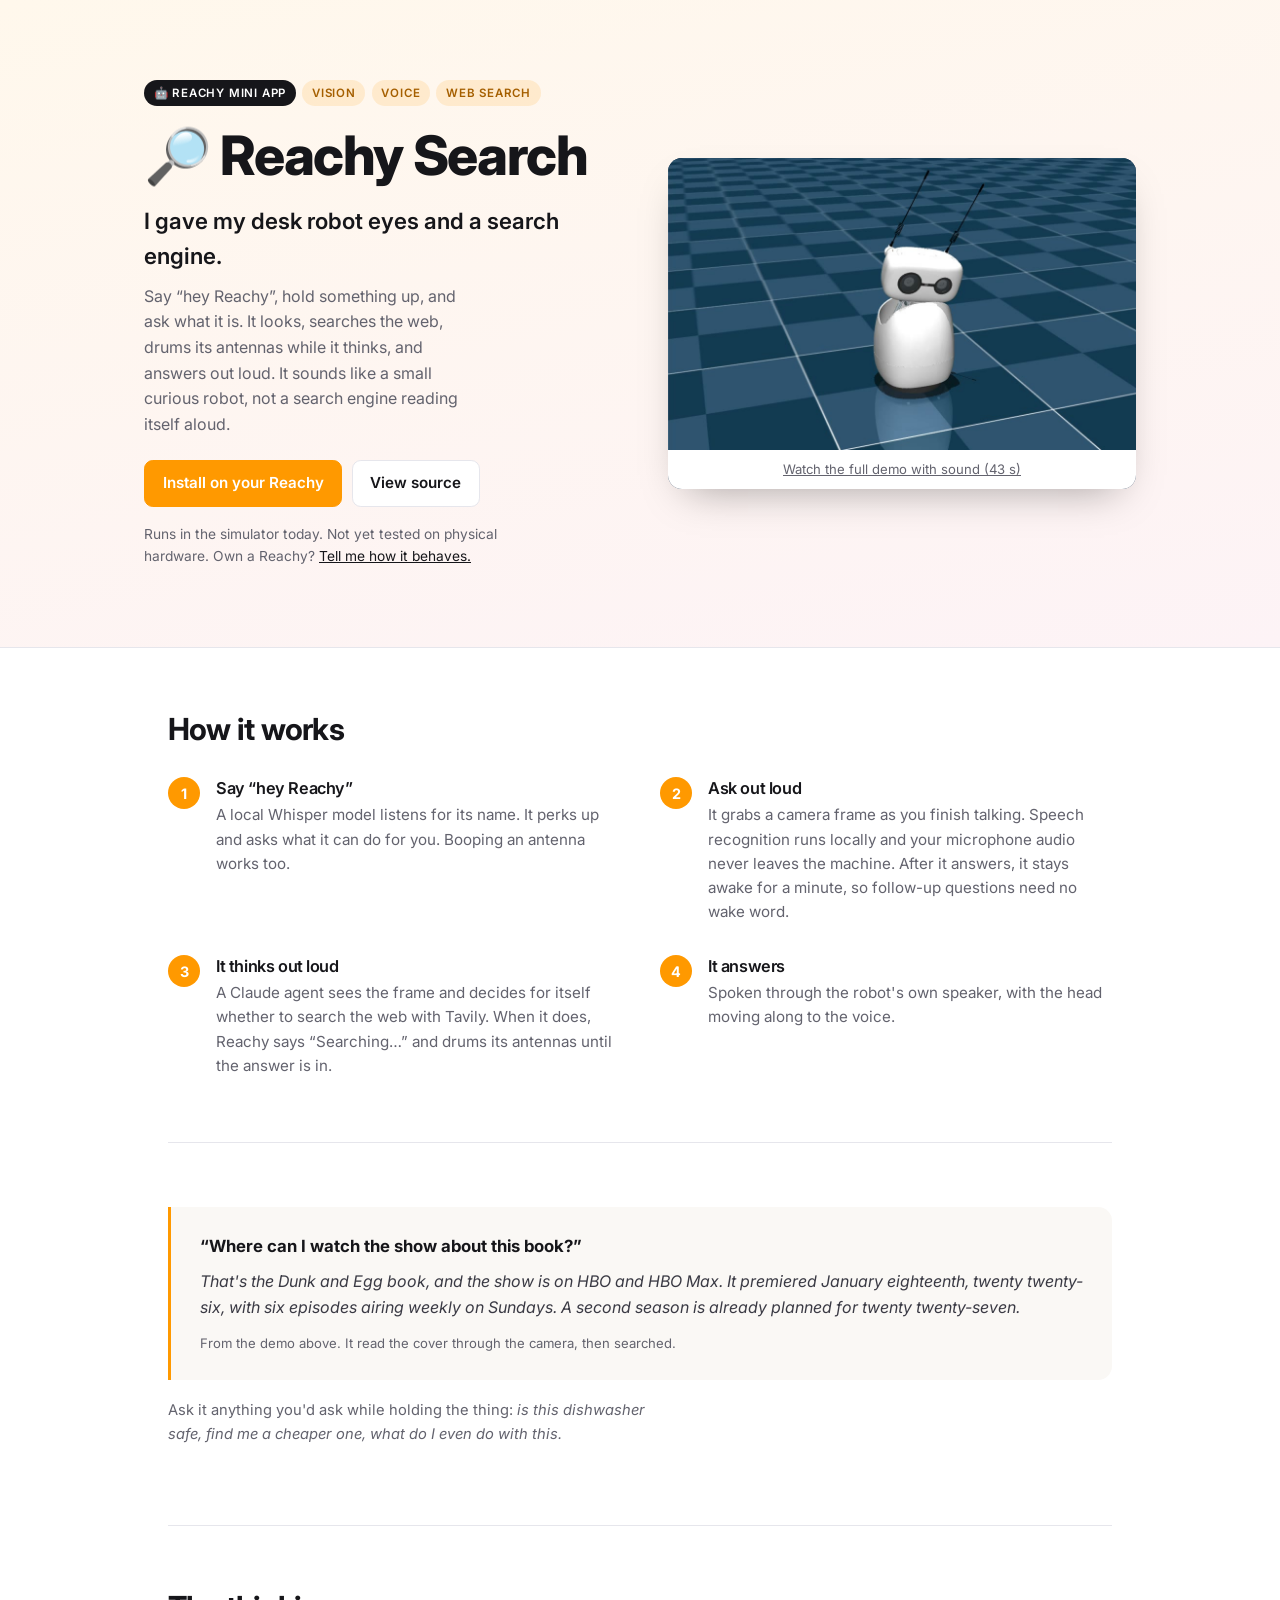
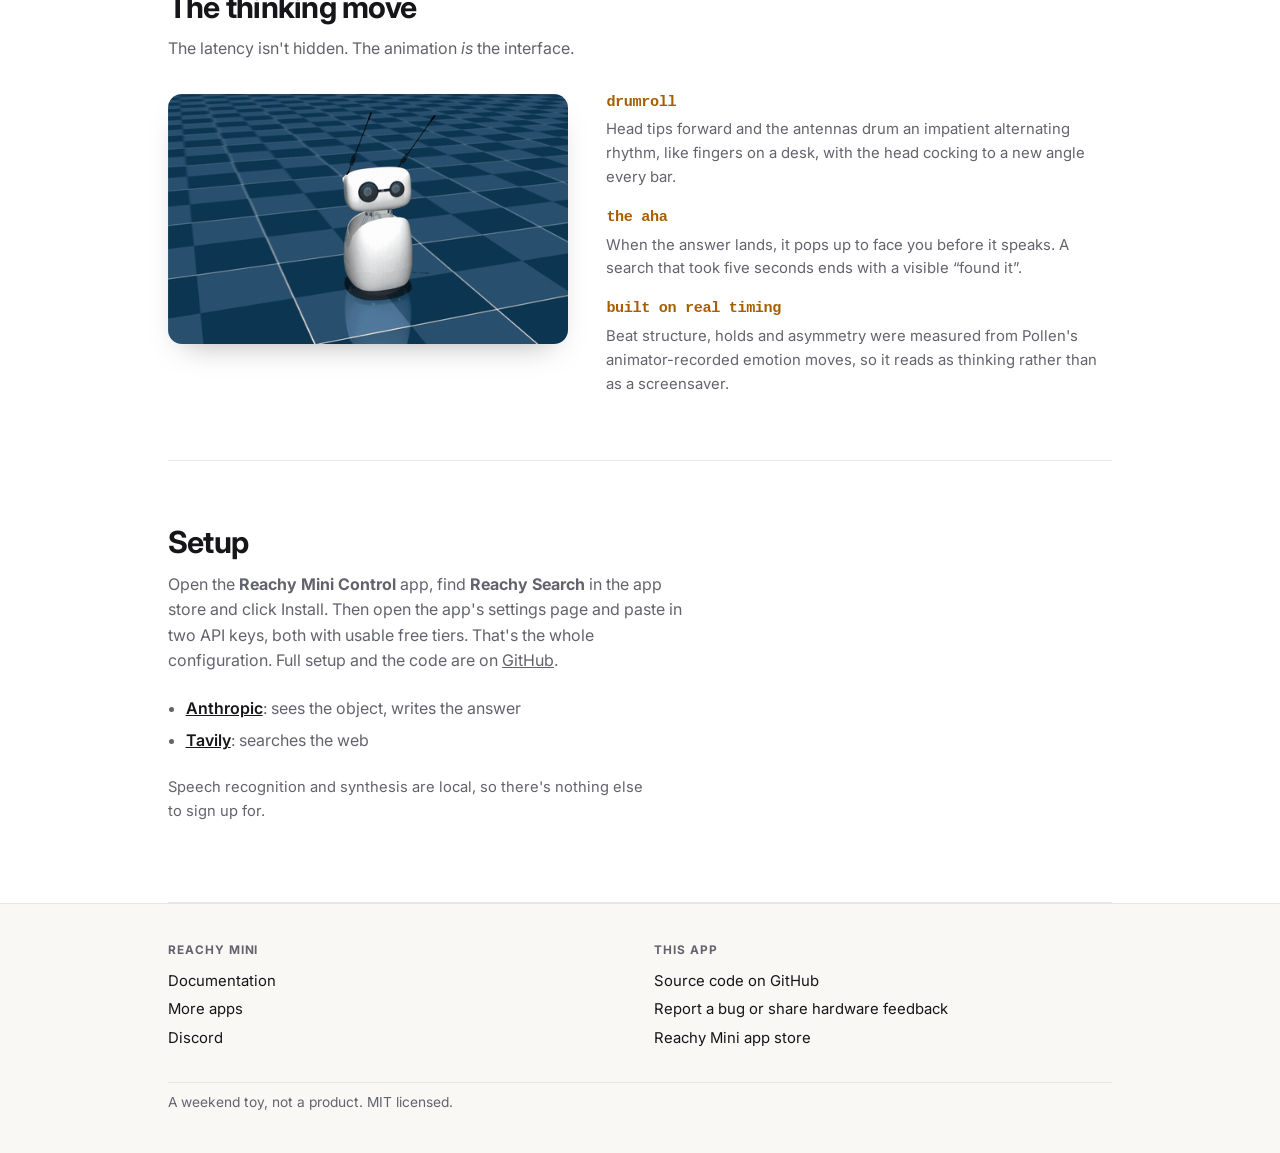
==== commit f2d029c3: "Landing page pass: robot hero loop, Install CTA, real demo exchange, drumroll GIF" ====
--- a/index.html
+++ b/index.html
@@ -25,17 +25,17 @@
             engine reading itself aloud.
           </p>
           <p class="cta">
-            <a class="btn btn--primary" href="https://github.com/chelouche9/reachy-search">View source &amp; setup</a>
-            <a class="btn" href="https://huggingface.co/spaces?filter=reachy_mini_python_app">Reachy Mini app store</a>
+            <a class="btn btn--primary" href="#setup">Install on your Reachy</a>
+            <a class="btn" href="https://github.com/chelouche9/reachy-search">View source</a>
           </p>
           <p class="status">Runs in the simulator today. Not yet tested on physical hardware. Own a Reachy? <a href="https://github.com/chelouche9/reachy-search/issues">Tell me how it behaves.</a></p>
         </div>
 
         <figure class="media">
-          <span class="media__fallback">Demo video coming soon</span>
-          <video autoplay loop muted playsinline>
-            <source src="reachy_search/assets/demo.mp4" type="video/mp4" />
+          <video autoplay loop muted playsinline poster="reachy_search/assets/hero-poster.jpg">
+            <source src="reachy_search/assets/hero-loop.mp4" type="video/mp4" />
           </video>
+          <figcaption><a href="reachy_search/assets/demo.mp4">Watch the full demo with sound (43 s)</a></figcaption>
         </figure>
       </div>
     </header>
@@ -80,12 +80,14 @@
 
       <section class="panel panel--quote">
         <blockquote>
-          <p class="ask">“What is this?”</p>
+          <p class="ask">“Where can I watch the show about this book?”</p>
           <p class="reply">
-            That's a stovetop moka pot. Water boils in the bottom chamber and
-            pressure pushes it up through the coffee. Yours looks like a
-            six-cup aluminium one.
+            That's the Dunk and Egg book, and the show is on HBO and HBO Max.
+            It premiered January eighteenth, twenty twenty-six, with six
+            episodes airing weekly on Sundays. A second season is already
+            planned for twenty twenty-seven.
           </p>
+          <p class="attribution">From the demo above. It read the cover through the camera, then searched.</p>
         </blockquote>
         <p class="note">
           Ask it anything you'd ask while holding the thing: <em>is this
@@ -98,6 +100,8 @@
         <p class="lede">
           The latency isn't hidden. The animation <em>is</em> the interface.
         </p>
+        <div class="moves-wrap">
+        <img class="moves-gif" src="reachy_search/assets/drumroll.gif" alt="Reachy drumming its antennas while it searches" loading="lazy" />
         <div class="moves">
           <div>
             <h3>drumroll</h3>
@@ -112,9 +116,10 @@
             <p>Beat structure, holds and asymmetry were measured from Pollen's animator-recorded emotion moves, so it reads as thinking rather than as a screensaver.</p>
           </div>
         </div>
+        </div>
       </section>
 
-      <section class="panel">
+      <section class="panel" id="setup">
         <h2>Setup</h2>
         <p class="lede">
           Open the <strong>Reachy Mini Control</strong> app, find
--- a/style.css
+++ b/style.css
@@ -66,15 +66,11 @@
 .sub { color: var(--muted); margin: 0; max-width: 34ch; }
 
 .media {
-  position: relative;
   margin: 0;
-  aspect-ratio: 16 / 10;
   border-radius: var(--radius);
   overflow: hidden;
-  background: linear-gradient(135deg, #ffd79a, #ffb0c4);
+  background: #1c3550;
   box-shadow: 0 18px 40px -18px rgba(0, 0, 0, 0.35);
-  display: grid;
-  place-items: center;
 }
 
 .media__fallback {
@@ -84,12 +80,18 @@
 }
 
 .media video {
-  position: absolute;
-  inset: 0;
+  display: block;
   width: 100%;
-  height: 100%;
+  aspect-ratio: 16 / 10;
   object-fit: cover;
 }
+.media figcaption {
+  padding: 0.55rem 0.9rem;
+  background: #fff;
+  font-size: 0.82rem;
+  text-align: center;
+}
+.media figcaption a { color: var(--muted); }
 
 /* ---------- content ---------- */
 
@@ -201,3 +203,11 @@
 
 .status { margin: 1rem 0 0; font-size: 0.86rem; color: var(--muted); max-width: 40ch; }
 .status a { color: var(--ink); }
+
+.attribution { margin: 0.8rem 0 0; font-size: 0.82rem; color: var(--muted); font-style: normal; }
+
+.moves-wrap { display: grid; gap: 1.6rem; margin-top: 2rem; align-items: start; }
+@media (min-width: 820px) { .moves-wrap { grid-template-columns: 400px 1fr; gap: 2.4rem; } }
+.moves-gif { width: 100%; border-radius: var(--radius); box-shadow: 0 14px 30px -16px rgba(0,0,0,0.35); }
+.moves-wrap .moves { margin-top: 0; }
+@media (min-width: 820px) { .moves-wrap .moves { grid-template-columns: 1fr; gap: 1.2rem; } }
